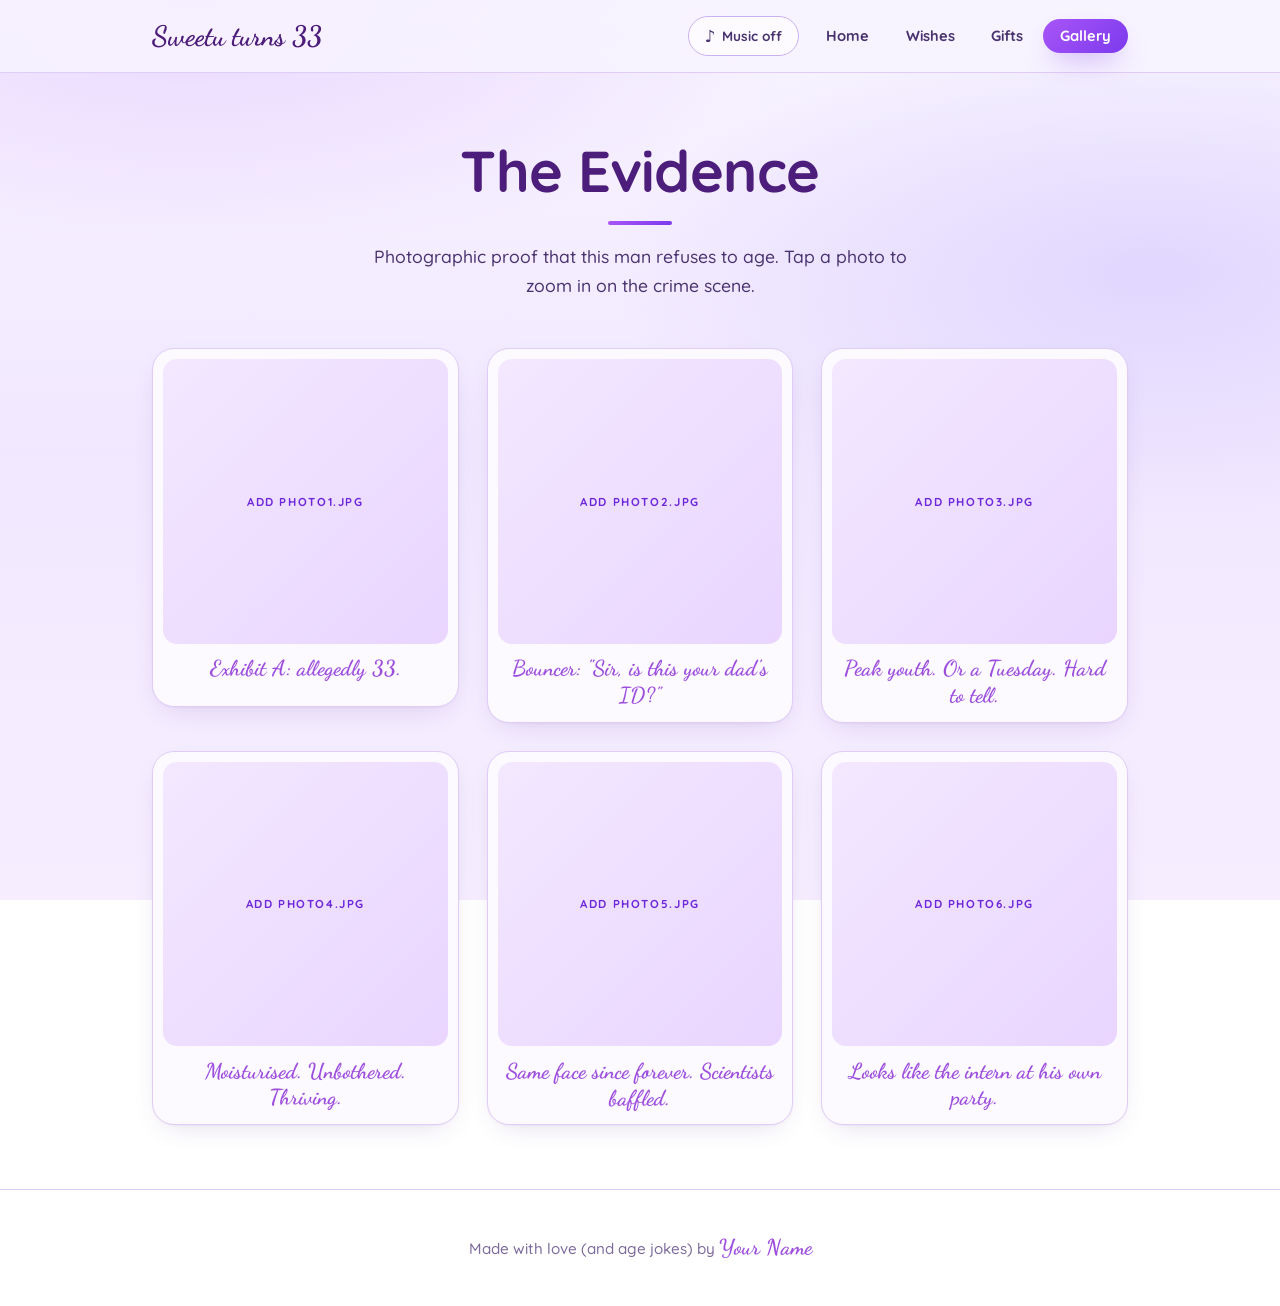
==== gallery.html @ 77a97a29 "Initial commit" ====
<!DOCTYPE html>
<html lang="en">
<head>
  <meta charset="utf-8">
  <meta name="viewport" content="width=device-width, initial-scale=1, viewport-fit=cover">
  <title>Gallery · Happy 33rd Birthday!</title>
  <meta name="description" content="Photographic proof that this man refuses to age.">
  <meta name="theme-color" content="#F6F1FF">
  <link rel="icon" href="data:image/svg+xml,%3Csvg xmlns='http://www.w3.org/2000/svg' viewBox='0 0 100 100'%3E%3Ctext y='.9em' font-size='90'%3E%F0%9F%92%9C%3C/text%3E%3C/svg%3E">
  <link rel="preconnect" href="https://fonts.googleapis.com">
  <link rel="preconnect" href="https://fonts.gstatic.com" crossorigin>
  <link rel="stylesheet" href="https://fonts.googleapis.com/css2?family=Quicksand:wght@400;500;600;700&family=Dancing+Script:wght@500;600;700&display=swap">
  <link rel="stylesheet" href="css/style.css">
  <script>document.documentElement.className += " js";</script>
  <script src="js/main.js" defer></script>
  <script src="js/gallery.js" defer></script>
</head>
<body>
  <a class="skip-link" href="#main">Skip to content</a>

  <header class="site-header">
    <nav class="nav container" aria-label="Main">
      <a class="brand" href="index.html">
        <span><span data-name>Alex</span> turns <span data-age>33</span></span>
      </a>
      <button class="music-btn" type="button" data-music-toggle aria-pressed="false">
        <span class="music-icon" aria-hidden="true">♪</span><span class="music-label">Music off</span>
      </button>
      <button class="nav-toggle" type="button" aria-expanded="false" aria-controls="nav-links">
        <span class="sr-only">Menu</span><span class="burger" aria-hidden="true"></span>
      </button>
      <ul class="nav-links" id="nav-links">
        <li><a href="index.html">Home</a></li>
        <li><a href="wishes.html">Wishes</a></li>
        <li><a href="gifts.html">Gifts</a></li>
        <li><a href="gallery.html" aria-current="page">Gallery</a></li>
      </ul>
    </nav>
  </header>

  <main id="main">
    <section class="page-head container">
      <h1>The Evidence</h1>
      <span class="title-bar" aria-hidden="true"></span>
      <p>Photographic proof that this man refuses to age. Tap a photo to zoom in on the crime scene.</p>
    </section>

    <section class="container" aria-label="Photos">
      <ul class="polaroid-grid" id="gallery"></ul>
    </section>
  </main>

  <div class="lightbox" id="lightbox" role="dialog" aria-modal="true" aria-label="Photo viewer" hidden>
    <div class="lightbox-backdrop" data-close></div>
    <figure class="lightbox-figure">
      <img class="lightbox-img" src="data:," alt="">
      <div class="lightbox-missing"><span class="lightbox-missing-text">Photo not found</span></div>
      <figcaption class="lightbox-caption"></figcaption>
      <p class="lightbox-count" aria-live="polite"></p>
    </figure>
    <button class="lb-btn lb-close" type="button" data-close aria-label="Close photo viewer">&times;</button>
    <button class="lb-btn lb-prev" type="button" aria-label="Previous photo">&lsaquo;</button>
    <button class="lb-btn lb-next" type="button" aria-label="Next photo">&rsaquo;</button>
  </div>

  <footer class="site-footer">
    <p>Made with love (and age jokes) by <span data-from>Your Name</span></p>
  </footer>
</body>
</html>
---- css/style.css ----
/* ==========================================================================
   Birthday site styles — "Lavender" theme
   Soft lilac gradient background, rounded white cards with tinted borders,
   pill buttons, a rounded sans-serif (Quicksand) for text and a script face
   (Dancing Script) for card titles and accents.

   Colours and fonts live in the :root block below.
   ========================================================================== */

:root {
  --bg: #F6F1FF;            /* page background: pale lavender */
  --bg-2: #EEE4FF;          /* deeper lavender for wells and photo mats */
  --card: #FCFAFF;          /* cards */
  --card-tint: #F4ECFF;     /* tinted card (countdown, letter) */
  --line: #DFCDF8;          /* card borders */
  --line-strong: #C9B1F2;
  --ink: #2E1A4F;           /* text */
  --ink-2: #4A3470;
  --muted: #7B6A9B;
  --white: #FFFFFF;

  --plum: #4C1D7A;          /* big headings */
  --violet: #8B5CF6;        /* primary accent */
  --violet-2: #A855F7;
  --violet-deep: #6D28D9;
  --grape: #9D4EDD;         /* script accents */
  --berry: #B83280;         /* errors, wrong password, the mismatch stamp */
  --violet-soft: rgba(139, 92, 246, 0.14);
  --berry-soft: rgba(184, 50, 128, 0.1);

  --grad: linear-gradient(135deg, #A855F7 0%, #7C3AED 100%);
  --grad-soft: linear-gradient(135deg, #F3E8FF 0%, #E9D5FF 100%);

  --font-body: "Quicksand", "Nunito", "Segoe UI", system-ui, sans-serif;
  --font-script: "Dancing Script", "Brush Script MT", cursive;

  --shadow: 0 10px 30px -14px rgba(76, 29, 122, 0.22), 0 1px 2px rgba(76, 29, 122, 0.04);
  --shadow-lift: 0 22px 48px -18px rgba(76, 29, 122, 0.32), 0 2px 4px rgba(76, 29, 122, 0.05);
  --glow: 0 12px 28px -10px rgba(124, 58, 237, 0.55);

  --radius: 28px;
  --radius-sm: 16px;
  --nav-h: 72px;
}

/* ---------- Base ---------- */
*, *::before, *::after { box-sizing: border-box; }

html {
  -webkit-text-size-adjust: 100%;
  text-size-adjust: 100%;
  scroll-behavior: smooth;
  color-scheme: light;
}

body {
  margin: 0;
  min-height: 100vh;
  display: flex;
  flex-direction: column;
  overflow-x: hidden;
  font-family: var(--font-body);
  font-weight: 500;
  font-size: 1.08rem;
  line-height: 1.65;
  color: var(--ink-2);
  background:
    radial-gradient(ellipse 70% 40% at 15% 0%, rgba(216, 180, 254, 0.45), transparent 70%),
    radial-gradient(ellipse 60% 40% at 90% 30%, rgba(196, 181, 253, 0.4), transparent 70%),
    linear-gradient(180deg, #F8F4FF 0%, #F1E8FF 50%, #F6EEFF 100%);
  background-attachment: fixed;
  -webkit-font-smoothing: antialiased;
  -moz-osx-font-smoothing: grayscale;
}

body.no-scroll { overflow: hidden; }

img, svg { display: block; max-width: 100%; }

h1, h2, h3 {
  font-family: var(--font-body);
  font-weight: 700;
  line-height: 1.15;
  margin: 0 0 0.5em;
  color: var(--plum);
  letter-spacing: -0.01em;
}
h1 { font-size: clamp(2.2rem, 6.5vw, 3.6rem); }
h2 { font-size: clamp(1.7rem, 4.2vw, 2.4rem); }
h3 { font-size: 1.35rem; }
p { margin: 0 0 1em; }
a { color: var(--violet-deep); text-decoration-color: var(--line-strong); text-underline-offset: 3px; }
strong { font-weight: 700; color: var(--ink); }

.script {
  font-family: var(--font-script);
  font-weight: 600;
  color: var(--grape);
  letter-spacing: 0.01em;
}

:focus-visible {
  outline: 3px solid var(--violet-2);
  outline-offset: 3px;
}

.sr-only {
  position: absolute !important;
  width: 1px; height: 1px;
  padding: 0; margin: -1px;
  overflow: hidden;
  clip: rect(0 0 0 0);
  white-space: nowrap;
  border: 0;
}

.skip-link {
  position: absolute;
  left: 1rem;
  top: -100px;
  z-index: 400;
  background: var(--plum);
  color: var(--white);
  padding: 0.6rem 1.1rem;
  border-radius: 999px;
  font-weight: 700;
}
.skip-link:focus { top: 1rem; }

main {
  flex: 1;
  position: relative;
  z-index: 1;
}

.container {
  width: 100%;
  max-width: 1040px;
  margin: 0 auto;
  padding: 0 16px;
}
@media (min-width: 700px) {
  .container { padding: 0 32px; }
}

.section { padding: clamp(1.25rem, 4vw, 2.5rem) 0; }
.center { text-align: center; }

/* Small label used for eyebrows, kickers and tile labels */
.eyebrow, .card-kicker, .count-label, .wish-num, .wish-hint, .gift-sub, .idcard-head, .idcard-fields dt, .lightbox-count {
  font-family: var(--font-body);
  font-weight: 700;
  font-size: 0.74rem;
  letter-spacing: 0.16em;
  text-transform: uppercase;
}

/* ---------- Header / nav ---------- */
.site-header {
  position: -webkit-sticky;
  position: sticky;
  top: 0;
  z-index: 50;
  background: rgba(248, 244, 255, 0.82);
  -webkit-backdrop-filter: blur(14px);
  backdrop-filter: blur(14px);
  border-bottom: 1px solid var(--line);
}

.nav {
  position: relative;
  display: flex;
  align-items: center;
  gap: 0.6rem;
  min-height: var(--nav-h);
}

.brand {
  display: flex;
  align-items: baseline;
  gap: 0.45rem;
  margin-right: auto;
  font-family: var(--font-script);
  font-size: 1.75rem;
  font-weight: 700;
  line-height: 1;
  color: var(--plum);
  text-decoration: none;
}

.nav-links {
  list-style: none;
  margin: 0;
  padding: 0;
  display: flex;
  gap: 0.2rem;
}
.nav-links a {
  display: block;
  padding: 0.5rem 1.05rem;
  border-radius: 999px;
  font-size: 0.92rem;
  font-weight: 700;
  line-height: 1.2;
  color: var(--ink-2);
  text-decoration: none;
  transition: background 0.2s ease, color 0.2s ease;
}
.nav-links a[aria-current="page"] {
  background: var(--grad);
  color: var(--white);
  box-shadow: var(--glow);
}

.music-btn {
  display: inline-flex;
  align-items: center;
  gap: 0.45rem;
  min-height: 40px;
  padding: 0 1rem;
  border: 1.5px solid var(--line-strong);
  border-radius: 999px;
  background: rgba(255, 255, 255, 0.6);
  color: var(--ink-2);
  font: 700 0.85rem/1 var(--font-body);
  cursor: pointer;
  transition: background 0.2s ease, color 0.2s ease, border-color 0.2s ease;
  -webkit-tap-highlight-color: transparent;
}
.music-icon { font-size: 1.05rem; line-height: 1; display: inline-block; }
.music-btn[aria-pressed="true"] { background: var(--grad); color: var(--white); border-color: transparent; box-shadow: var(--glow); }
.music-btn[aria-pressed="true"] .music-icon { animation: bob 1.1s ease-in-out infinite; }

.nav-toggle {
  display: none;
  width: 40px;
  height: 40px;
  align-items: center;
  justify-content: center;
  padding: 0;
  border: 1.5px solid var(--line-strong);
  border-radius: 999px;
  background: rgba(255, 255, 255, 0.6);
  cursor: pointer;
}
.burger, .burger::before, .burger::after {
  display: block;
  width: 16px;
  height: 2px;
  border-radius: 2px;
  background: var(--plum);
  transition: transform 0.25s ease, background 0.25s ease;
}
.burger { position: relative; }
.burger::before, .burger::after { content: ""; position: absolute; left: 0; }
.burger::before { top: -5px; }
.burger::after { top: 5px; }
.nav-toggle[aria-expanded="true"] .burger { background: transparent; }
.nav-toggle[aria-expanded="true"] .burger::before { transform: translateY(5px) rotate(45deg); }
.nav-toggle[aria-expanded="true"] .burger::after { transform: translateY(-5px) rotate(-45deg); }

@media (max-width: 719px) {
  .brand { font-size: 1.5rem; }
  .music-label {
    position: absolute; width: 1px; height: 1px; overflow: hidden;
    clip: rect(0 0 0 0); white-space: nowrap;
  }
  .music-btn { width: 40px; padding: 0; justify-content: center; }
  .js .nav-toggle { display: inline-flex; }
  .js .nav-links {
    display: none;
    position: absolute;
    top: 100%;
    left: 0;
    right: 0;
    flex-direction: column;
    gap: 0.25rem;
    padding: 0.75rem 16px 1rem;
    background: rgba(248, 244, 255, 0.98);
    border-bottom: 1px solid var(--line);
    box-shadow: var(--shadow);
  }
  .js .nav-links.is-open { display: flex; animation: drop-in 0.25s ease; }
  .nav-links a { padding: 0.75rem 1.1rem; }
}

/* ---------- Footer ---------- */
.site-footer {
  position: relative;
  z-index: 1;
  margin-top: 4rem;
  padding: 2.5rem 16px;
  text-align: center;
  font-size: 0.95rem;
  color: var(--muted);
  border-top: 1px solid var(--line);
}
.site-footer p { margin: 0; }
.site-footer [data-from] { font-family: var(--font-script); font-weight: 700; font-size: 1.35rem; color: var(--grape); }

/* ---------- Buttons ---------- */
.btn {
  position: relative;
  display: inline-flex;
  align-items: center;
  justify-content: center;
  gap: 0.5rem;
  min-height: 52px;
  padding: 0.75rem 2rem;
  border: 0;
  border-radius: 999px;
  background: var(--grad);
  color: var(--white);
  font: 700 1rem/1.1 var(--font-body);
  letter-spacing: 0.01em;
  text-decoration: none;
  box-shadow: var(--glow);
  cursor: pointer;
  transition: transform 0.2s ease, box-shadow 0.2s ease, filter 0.2s ease;
  -webkit-tap-highlight-color: transparent;
}
.btn:active { transform: translateY(1px); box-shadow: 0 6px 14px -8px rgba(124, 58, 237, 0.6); }
.btn:disabled { opacity: 0.6; cursor: progress; }
.btn-big { min-height: 58px; padding: 0.9rem 2.5rem; font-size: 1.1rem; }
.btn-gold { background: var(--plum); box-shadow: 0 12px 28px -10px rgba(76, 29, 122, 0.5); }
.btn-ghost { background: rgba(255, 255, 255, 0.7); color: var(--violet-deep); border: 1.5px solid var(--line-strong); box-shadow: none; }

.link-btn {
  padding: 0.35rem 0;
  border: 0;
  background: none;
  color: var(--violet-deep);
  font: 700 0.95rem var(--font-body);
  text-decoration: underline;
  text-decoration-thickness: 2px;
  text-decoration-color: var(--line-strong);
  text-underline-offset: 4px;
  cursor: pointer;
}

@media (hover: hover) {
  .btn:hover:not(:disabled) { transform: translateY(-2px); box-shadow: 0 18px 34px -10px rgba(124, 58, 237, 0.6); filter: brightness(1.05); }
  .btn-ghost:hover:not(:disabled) { background: var(--white); }
  .nav-links a:not([aria-current]):hover { background: var(--violet-soft); color: var(--plum); }
  .music-btn:hover { border-color: var(--violet); }
}

/* ---------- Cards ---------- */
.card {
  position: relative;
  background: var(--card);
  border: 1.5px solid var(--line);
  border-radius: var(--radius);
  box-shadow: var(--shadow);
  padding: clamp(1.6rem, 5vw, 2.75rem);
}
.card-emoji {
  display: block;
  font-size: 2.2rem;
  line-height: 1;
  margin: 0 0 0.75rem;
}
.card-kicker {
  display: block;
  margin: 0 0 0.6rem;
  color: var(--violet);
}
.card h2 {
  font-family: var(--font-script);
  font-weight: 700;
  font-size: clamp(2.1rem, 5vw, 2.9rem);
  letter-spacing: 0.01em;
  color: var(--grape);
  margin-bottom: 0.4em;
}
.card > p { color: var(--ink-2); }

/* ---------- Scroll reveal ---------- */
.js .reveal {
  opacity: 0;
  translate: 0 18px;
  transition: opacity 0.8s ease, translate 0.8s ease;
  transition-delay: calc(var(--stagger, 0) * 90ms);
}
.js .reveal.is-visible { opacity: 1; translate: 0 0; }

/* ---------- Page heading (inner pages) ---------- */
.page-head {
  text-align: center;
  padding: clamp(2.25rem, 6vw, 4rem) 0 1rem;
}
.page-head h1 { margin-bottom: 0; }
.page-head p { font-size: 1.1rem; max-width: 36rem; margin: 0 auto; color: var(--ink-2); }
.title-bar {
  display: block;
  width: 64px;
  height: 4px;
  margin: 1.1rem auto 1.1rem;
  border-radius: 999px;
  background: var(--grad);
}

.next-step { text-align: center; padding: 3rem 0 0; }
.next-step p {
  font-family: var(--font-script);
  font-weight: 600;
  font-size: 1.9rem;
  color: var(--grape);
  margin-bottom: 1rem;
}

/* ==========================================================================
   HOME
   ========================================================================== */
.hero {
  position: relative;
  text-align: center;
  padding: clamp(2.5rem, 8vw, 5rem) 16px 1rem;
}
.eyebrow {
  display: inline-block;
  margin: 0 0 1.2rem;
  padding: 0.4rem 1.1rem;
  border-radius: 999px;
  background: rgba(255, 255, 255, 0.7);
  border: 1.5px solid var(--line);
  color: var(--violet-deep);
  animation: fade-up 0.8s ease both;
}
.hero-title {
  font-size: clamp(2.4rem, 7.5vw, 4.4rem);
  line-height: 1.1;
  margin: 0;
}
.hero-title .line { display: block; animation: fade-up 0.9s cubic-bezier(0.2, 0.7, 0.2, 1) both; }
.hero-title .line:nth-child(1) { animation-delay: 0.1s; }
.hero-title .line.name-line {
  font-family: var(--font-script);
  font-weight: 700;
  font-size: 1.35em;
  letter-spacing: 0.01em;
  color: var(--grape);
  margin-top: 0.05em;
  animation-delay: 0.3s;
}
.hero .title-bar { animation: fade-up 1s 0.5s ease both; }
.lead {
  font-size: clamp(1.1rem, 2.3vw, 1.25rem);
  line-height: 1.6;
  margin: 0 auto 0.5rem;
  max-width: 32rem;
  color: var(--ink-2);
  animation: fade-up 1s 0.6s ease both;
}

/* Countdown */
.countdown-card { text-align: center; background: var(--card-tint); }
.countdown {
  display: grid;
  grid-template-columns: repeat(4, minmax(0, 1fr));
  gap: 0.6rem;
  max-width: 600px;
  margin: 1.2rem auto 1.2rem;
}
@media (min-width: 600px) { .countdown { gap: 1rem; } }
.count-tile {
  padding: 0.9rem 0.25rem 0.75rem;
  border-radius: var(--radius-sm);
  background: var(--white);
  border: 1.5px solid var(--line);
}
.count-num {
  display: block;
  font-size: clamp(2rem, 7vw, 3.4rem);
  font-weight: 700;
  line-height: 1;
  color: var(--violet-deep);
  font-variant-numeric: tabular-nums;
}
.count-label {
  display: block;
  margin-top: 0.45rem;
  font-size: 0.66rem;
  color: var(--muted);
}
.countdown-msg { font-size: 1rem; margin: 0; color: var(--ink-2); }
.countdown-card.is-today .countdown { display: none; }
.countdown-card.is-today .countdown-msg {
  font-family: var(--font-script);
  font-weight: 700;
  font-size: clamp(2rem, 6vw, 3rem);
  line-height: 1.15;
  color: var(--grape);
  animation: fade-up 0.8s ease;
}

/* ---------- Age scanner: ID card ---------- */
.scanner h2 { margin-bottom: 0.25em; }
.scanner > p { max-width: 40rem; }
.scanner-body { display: grid; gap: 1.6rem; margin-top: 1.4rem; }
@media (min-width: 820px) {
  .scanner-body { grid-template-columns: minmax(0, 1.1fr) minmax(0, 1fr); gap: 2.5rem; align-items: center; }
}

.idcard {
  position: relative;
  max-width: 440px;
  margin: 0 auto;
  padding: 1.25rem;
  border-radius: 20px;
  background: var(--white);
  border: 1.5px solid var(--line-strong);
  color: var(--ink);
  box-shadow: var(--shadow);
  overflow: hidden;
}
.idcard-head {
  display: flex;
  align-items: center;
  justify-content: space-between;
  gap: 0.5rem;
  margin-bottom: 1rem;
  padding-bottom: 0.75rem;
  border-bottom: 1.5px dashed var(--line);
  color: var(--muted);
}
.led {
  width: 9px;
  height: 9px;
  border-radius: 50%;
  background: var(--violet);
  box-shadow: 0 0 8px rgba(139, 92, 246, 0.6);
}
.is-scanning .led { animation: blink 0.7s steps(2) infinite; }
.is-error .led { background: var(--berry); box-shadow: 0 0 8px rgba(184, 50, 128, 0.6); }
.idcard-body { display: grid; grid-template-columns: 108px 1fr; gap: 1.1rem; align-items: start; }
@media (min-width: 420px) { .idcard-body { grid-template-columns: 132px 1fr; } }
.idcard-photo {
  position: relative;
  aspect-ratio: 3 / 4;
  border-radius: 12px;
  overflow: hidden;
  background: var(--grad-soft);
  border: 1.5px solid var(--line);
}
.idcard-photo img {
  width: 100%;
  height: 100%;
  object-fit: cover;
  display: none;
}
.idcard-photo.has-photo img { display: block; }
.idcard-photo.has-photo .idcard-fallback { display: none; }
.idcard-fallback {
  position: absolute;
  inset: 0;
  display: flex;
  align-items: flex-end;
  justify-content: center;
}
.idcard-fallback svg { width: 84%; height: auto; }
.idcard-fallback .sil-head, .idcard-fallback .sil-body { fill: #C9B1F2; }
.idcard-fallback .sil-shine { fill: rgba(255, 255, 255, 0.55); }
.corner {
  position: absolute;
  width: 14px;
  height: 14px;
  border: 2px solid var(--violet);
  opacity: 0;
  transition: opacity 0.3s ease;
}
.is-scanning .corner, .is-error .corner { opacity: 1; }
.corner.tl { top: 5px; left: 5px; border-right: 0; border-bottom: 0; border-top-left-radius: 4px; }
.corner.tr { top: 5px; right: 5px; border-left: 0; border-bottom: 0; border-top-right-radius: 4px; }
.corner.bl { bottom: 5px; left: 5px; border-right: 0; border-top: 0; border-bottom-left-radius: 4px; }
.corner.br { bottom: 5px; right: 5px; border-left: 0; border-top: 0; border-bottom-right-radius: 4px; }
.is-error .corner { border-color: var(--berry); }
.scan-line {
  position: absolute;
  left: 0; right: 0; top: 4%;
  height: 2px;
  background: var(--violet-2);
  box-shadow: 0 0 12px 3px rgba(168, 85, 247, 0.45);
  opacity: 0;
}
.is-scanning .scan-line { opacity: 1; animation: scan 1.1s ease-in-out infinite alternate; }
.is-error .idcard-photo { animation: shake 0.5s ease; }

.idcard-fields { margin: 0; display: grid; gap: 0.6rem; align-content: start; }
.idcard-fields > div { display: grid; gap: 0.05rem; }
.idcard-fields dt { color: var(--muted); font-size: 0.64rem; }
.idcard-fields dd {
  margin: 0;
  font-weight: 700;
  font-size: 1.05rem;
  line-height: 1.2;
  color: var(--ink);
}
.idcard-fields dd.detected {
  font-size: 1.8rem;
  color: var(--violet-deep);
  font-variant-numeric: tabular-nums;
}
.is-error .idcard-fields dd.detected { color: var(--berry); }
.stamp {
  position: absolute;
  right: 14px;
  bottom: 14px;
  padding: 0.2rem 0.75rem;
  border: 2.5px solid var(--berry);
  border-radius: 10px;
  color: var(--berry);
  font-weight: 700;
  font-size: 1rem;
  letter-spacing: 0.12em;
  text-transform: uppercase;
  transform: rotate(-10deg) scale(0);
  opacity: 0;
  transition: transform 0.35s cubic-bezier(0.2, 1.4, 0.4, 1), opacity 0.2s;
}
.is-error .stamp { transform: rotate(-10deg) scale(1); opacity: 1; }

.progress {
  height: 10px;
  border-radius: 999px;
  background: var(--bg-2);
  overflow: hidden;
}
.progress-fill {
  display: block;
  height: 100%;
  width: 0;
  border-radius: inherit;
  background: var(--grad);
  transition: width 0.6s ease;
}
.is-error .progress-fill { background: var(--berry); }
.scan-status {
  min-height: 3em;
  margin: 1rem 0;
  font-size: 1rem;
  color: var(--ink-2);
}
.is-error .scan-status {
  color: var(--berry);
  font-weight: 700;
}
.scan-result {
  font-family: var(--font-script);
  font-weight: 700;
  font-size: clamp(1.7rem, 4.5vw, 2.2rem);
  line-height: 1.2;
  color: var(--grape);
  animation: fade-up 0.6s ease;
}

/* Age chart */
.age-chart {
  list-style: none;
  margin: 1.4rem 0 1.2rem;
  padding: 0;
  display: grid;
  gap: 1.2rem;
}
.bar-row {
  display: grid;
  grid-template-columns: 1fr auto;
  gap: 0.35rem 1rem;
  align-items: center;
}
.bar-label { grid-column: 1 / -1; color: var(--ink-2); font-size: 1rem; }
.bar-track {
  height: 12px;
  border-radius: 999px;
  background: var(--bg-2);
  overflow: hidden;
}
.bar-fill {
  display: block;
  height: 100%;
  width: 0;
  border-radius: inherit;
  background: var(--grad);
  transition: width 1.4s cubic-bezier(0.2, 0.9, 0.3, 1);
}
.bar-row:nth-child(2) .bar-fill { transition-delay: 0.15s; }
.bar-row:nth-child(3) .bar-fill { transition-delay: 0.3s; }
.bar-row:nth-child(4) .bar-fill { background: linear-gradient(135deg, #E879F9, #B83280); transition-delay: 0.45s; }
.bar-row:nth-child(5) .bar-fill { transition-delay: 0.6s; }
.is-visible .bar-fill { width: var(--w); }
.bar-value {
  min-width: 2.2ch;
  font-weight: 700;
  font-size: 1.5rem;
  line-height: 1;
  text-align: right;
  color: var(--violet-deep);
}
.chart-note { font-size: 0.92rem; margin: 0; color: var(--muted); }

.cta { text-align: center; padding-top: 1.5rem; }
.cta h2 { font-size: clamp(2.2rem, 6vw, 3rem); margin-bottom: 0.5em; }

/* ==========================================================================
   WISHES
   ========================================================================== */
.wish-grid {
  list-style: none;
  margin: 2rem 0 0;
  padding: 0;
  display: grid;
  grid-template-columns: repeat(auto-fill, minmax(220px, 1fr));
  gap: 1.25rem;
}
.wish-card {
  display: block;
  width: 100%;
  padding: 0;
  border: 0;
  background: none;
  color: inherit;
  font: inherit;
  text-align: center;
  cursor: pointer;
  -webkit-perspective: 1400px;
  perspective: 1400px;
  -webkit-tap-highlight-color: transparent;
}
.wish-card:focus-visible { outline-offset: 6px; border-radius: var(--radius); }
.wish-inner {
  display: grid;
  min-height: 250px;
  -webkit-transform-style: preserve-3d;
  transform-style: preserve-3d;
  transition: transform 0.8s cubic-bezier(0.3, 1.1, 0.5, 1);
}
.wish-card.is-flipped .wish-inner { transform: rotateY(180deg); }
.wish-face {
  grid-area: 1 / 1;
  position: relative;
  display: flex;
  flex-direction: column;
  align-items: center;
  justify-content: center;
  gap: 0.35rem;
  padding: 1.8rem 1.4rem;
  border-radius: var(--radius);
  box-shadow: var(--shadow);
  -webkit-backface-visibility: hidden;
  backface-visibility: hidden;
  overflow: hidden;
  transition: box-shadow 0.3s ease;
}
.wish-front {
  background: var(--card);
  border: 1.5px solid var(--line);
  color: var(--ink);
}
.wish-back {
  background: var(--grad);
  color: var(--white);
  transform: rotateY(180deg);
}
.wish-num { color: var(--violet); }
.wish-tag {
  font-family: var(--font-script);
  font-size: 2.5rem;
  font-weight: 700;
  line-height: 1;
  color: var(--grape);
  margin: 0.2rem 0 0.1rem;
}
.wish-hint { margin-top: 0.9rem; color: var(--muted); font-size: 0.64rem; }
.wish-text {
  font-weight: 600;
  font-size: 1.12rem;
  line-height: 1.45;
  color: var(--white);
}
@media (hover: hover) {
  .wish-card:hover .wish-inner { transform: translateY(-5px); }
  .wish-card:hover .wish-face { box-shadow: var(--shadow-lift); }
  .wish-card.is-flipped:hover .wish-inner { transform: rotateY(180deg) translateY(-5px); }
}

/* Letter */
.letter {
  max-width: 680px;
  margin: 0 auto;
  padding: clamp(2rem, 6vw, 3.5rem);
  background: var(--card-tint);
}
.letter h2 { margin-bottom: 1rem; }
.letter-greeting, .letter-signoff {
  font-family: var(--font-script);
  font-weight: 700;
  font-size: 1.8rem;
  line-height: 1.3;
  color: var(--grape);
}
.letter-signoff { margin: 1.4rem 0 0.2rem; }
.letter-body p {
  font-size: 1.08rem;
  line-height: 1.75;
  color: var(--ink-2);
  margin-bottom: 1.1em;
}
.letter-from {
  margin: 0;
  font-family: var(--font-script);
  font-size: 2.3rem;
  font-weight: 700;
  line-height: 1.1;
  color: var(--plum);
}

/* ==========================================================================
   GIFTS — one locked box
   ========================================================================== */
.secret-stage {
  position: relative;
  display: flex;
  justify-content: center;
  padding: 1.5rem 0 0.5rem;
  overflow-x: clip;
}
.gift {
  display: flex;
  flex-direction: column;
  align-items: center;
  text-align: center;
}
.gift-box {
  position: relative;
  z-index: 1;
  width: 100%;
  max-width: 300px;
  padding: 0.25rem;
  border: 0;
  border-radius: var(--radius);
  background: none;
  color: inherit;
  font: inherit;
  cursor: pointer;
  -webkit-tap-highlight-color: transparent;
}
@media (max-width: 600px) {
  .gift-box { max-width: 240px; }
}
.gift-svg {
  width: 100%;
  height: auto;
  overflow: visible;
  filter: drop-shadow(0 22px 26px rgba(76, 29, 122, 0.22));
  transition: transform 0.3s ease;
}
.gift-label {
  display: block;
  margin-top: 0.6rem;
  font-family: var(--font-script);
  font-weight: 700;
  font-size: 2.4rem;
  line-height: 1;
  color: var(--grape);
}
.gift-sub {
  display: inline-block;
  margin-top: 0.6rem;
  padding: 0.3rem 0.9rem;
  border-radius: 999px;
  background: rgba(255, 255, 255, 0.7);
  border: 1.5px solid var(--line);
  color: var(--violet-deep);
}

/* lid, lock */
.gift-lid {
  transform-box: fill-box;
  transform-origin: 50% 100%;
  transition: transform 0.7s cubic-bezier(0.3, 1.4, 0.5, 1);
}
.gift-box.is-open .gift-lid { transform: translate(-26px, -70px) rotate(-18deg); }
.gift-box.is-open .gift-svg { animation: hop 0.5s ease; }
.gift-lock {
  transform-box: fill-box;
  transform-origin: 50% 0;
  transition: transform 0.7s ease-in, opacity 0.6s ease-in;
}
.gift-box.is-unlocked .gift-lock { transform: translateY(120px) rotate(30deg); opacity: 0; }
.gift-box.is-shaking .gift-svg { animation: shake 0.5s ease; }
@media (hover: hover) {
  .gift-box:hover .gift-svg { transform: translateY(-5px); }
}

/* unlock panel */
.unlock-panel { max-width: 560px; margin: 2rem auto 0; }
.unlock-panel label { display: block; font-size: 0.74rem; font-weight: 700; letter-spacing: 0.16em; text-transform: uppercase; color: var(--muted); margin-bottom: 0.5rem; }
.unlock-panel form > p { color: var(--ink-2); }
.unlock-row { display: flex; flex-wrap: wrap; gap: 0.6rem; }
.unlock-row input {
  flex: 1 1 180px;
  min-width: 0;
  min-height: 52px;
  padding: 0.5rem 1.2rem;
  border: 1.5px solid var(--line-strong);
  border-radius: 999px;
  background: var(--white);
  color: var(--ink);
  font: 600 1rem var(--font-body);
}
.unlock-row input::placeholder { color: var(--muted); opacity: 0.8; font-weight: 500; }
.unlock-row input:focus { outline: none; border-color: var(--violet); box-shadow: 0 0 0 4px var(--violet-soft); }
.unlock-msg {
  min-height: 1.6em;
  margin: 1rem 0 0;
  font-weight: 700;
  font-size: 1.02rem;
  color: var(--berry);
}
.unlock-msg.is-wrong { animation: shake 0.4s ease; }
.hint {
  margin: 0.75rem 0 0;
  padding: 0.8rem 1.1rem;
  border-radius: var(--radius-sm);
  background: var(--card-tint);
  border: 1.5px dashed var(--line-strong);
  color: var(--ink-2);
  font-size: 0.98rem;
}
.hint[hidden] { display: none; }
.unlock-countdown { text-align: center; }
.unlock-countdown[hidden] { display: none; }
.unlock-countdown-text { color: var(--ink-2); }
.unlock-countdown .countdown { margin-top: 0.75rem; }
.surprise-reveal { text-align: center; }
.surprise-reveal[hidden] { display: none; }
.surprise-reveal h2 {
  font-size: clamp(3rem, 9vw, 4.6rem);
  animation: fade-up 0.7s ease;
}
.surprise-reveal h2:focus { outline: none; }
.surprise-reveal p {
  font-weight: 600;
  font-size: 1.15rem;
  line-height: 1.5;
  color: var(--ink-2);
  max-width: 34rem;
  margin: 0 auto;
}

/* ==========================================================================
   GALLERY
   ========================================================================== */
.polaroid-grid {
  list-style: none;
  margin: 2rem 0 0;
  padding: 0;
  display: grid;
  grid-template-columns: repeat(2, minmax(0, 1fr));
  gap: 1.25rem;
}
@media (min-width: 640px) { .polaroid-grid { grid-template-columns: repeat(3, minmax(0, 1fr)); gap: 1.75rem; } }

.polaroid { position: relative; }
.polaroid-btn {
  position: relative;
  display: block;
  width: 100%;
  padding: 10px 10px 6px;
  border: 1.5px solid var(--line);
  border-radius: 22px;
  background: var(--card);
  color: var(--ink);
  font: inherit;
  text-align: center;
  cursor: zoom-in;
  box-shadow: var(--shadow);
  transition: transform 0.35s ease, box-shadow 0.35s ease;
  -webkit-tap-highlight-color: transparent;
}
.polaroid-btn:hover, .polaroid-btn:focus-visible { transform: translateY(-5px); box-shadow: var(--shadow-lift); }
.photo-frame {
  position: relative;
  display: block;
  padding-top: 100%;
  border-radius: 14px;
  background: var(--grad-soft);
  overflow: hidden;
}
.photo-frame img {
  position: absolute;
  top: 0; left: 0;
  width: 100%;
  height: 100%;
  object-fit: cover;
}
.polaroid-caption {
  display: block;
  min-height: 2.6em;
  padding: 0.7rem 0.3rem 0.4rem;
  font-family: var(--font-script);
  font-weight: 700;
  font-size: 1.35rem;
  line-height: 1.25;
  color: var(--grape);
}
.photo-missing {
  position: absolute;
  top: 0; right: 0; bottom: 0; left: 0;
  display: flex;
  flex-direction: column;
  align-items: center;
  justify-content: center;
  gap: 0.3rem;
  padding: 0.75rem;
  text-align: center;
  font-size: 0.72rem;
  font-weight: 700;
  letter-spacing: 0.14em;
  text-transform: uppercase;
  color: var(--violet-deep);
}

/* Lightbox */
.lightbox {
  position: fixed;
  top: 0; right: 0; bottom: 0; left: 0;
  z-index: 200;
  display: flex;
  align-items: center;
  justify-content: center;
  padding: 64px 72px 28px;
}
.lightbox[hidden] { display: none; }
.lightbox-backdrop {
  position: absolute;
  top: 0; right: 0; bottom: 0; left: 0;
  background: rgba(241, 232, 255, 0.94);
  -webkit-backdrop-filter: blur(8px);
  backdrop-filter: blur(8px);
}
.lightbox-figure {
  position: relative;
  margin: 0;
  max-width: min(100%, 900px);
  padding: 12px 12px 8px;
  border-radius: 22px;
  background: var(--white);
  border: 1.5px solid var(--line);
  color: var(--ink);
  box-shadow: var(--shadow-lift);
  text-align: center;
  animation: fade-up 0.3s ease;
  touch-action: pan-y;
}
.lightbox-img {
  max-width: 100%;
  max-height: 68vh;
  margin: 0 auto;
  border-radius: 14px;
  object-fit: contain;
}
.lightbox-missing {
  display: none;
  width: min(70vw, 420px);
  height: min(70vw, 420px);
  flex-direction: column;
  align-items: center;
  justify-content: center;
  gap: 0.5rem;
  border-radius: 14px;
  background: var(--grad-soft);
  color: var(--violet-deep);
  font-size: 0.74rem;
  font-weight: 700;
  letter-spacing: 0.14em;
  text-transform: uppercase;
}
.lightbox-figure.is-missing .lightbox-img { display: none; }
.lightbox-figure.is-missing .lightbox-missing { display: flex; }
.lightbox-caption {
  padding-top: 0.8rem;
  font-family: var(--font-script);
  font-weight: 700;
  font-size: 1.7rem;
  line-height: 1.2;
  color: var(--grape);
}
.lightbox-count { margin: 0.2rem 0 0; color: var(--muted); font-size: 0.66rem; }
.lb-btn {
  position: absolute;
  z-index: 2;
  display: flex;
  align-items: center;
  justify-content: center;
  width: 48px;
  height: 48px;
  padding: 0 0 3px;
  border: 1.5px solid var(--line-strong);
  border-radius: 50%;
  background: var(--white);
  color: var(--plum);
  font: 700 1.6rem/1 var(--font-body);
  cursor: pointer;
  box-shadow: var(--shadow);
  transition: background 0.2s ease, color 0.2s ease, border-color 0.2s ease;
}
.lb-close { top: 12px; right: 12px; background: var(--grad); color: var(--white); border-color: transparent; box-shadow: var(--glow); }
.lb-prev { left: 12px; top: 50%; margin-top: -24px; }
.lb-next { right: 12px; top: 50%; margin-top: -24px; }
@media (hover: hover) {
  .lb-prev:hover, .lb-next:hover { background: var(--violet-soft); border-color: var(--violet); }
}
@media (max-width: 600px) {
  .lightbox { padding: 64px 12px 90px; }
  .lb-prev, .lb-next { top: auto; bottom: 20px; margin-top: 0; }
  .lb-prev { left: calc(50% - 60px); }
  .lb-next { right: calc(50% - 60px); }
}

/* ---------- Toast + confetti ---------- */
.toast {
  position: fixed;
  left: 50%;
  bottom: calc(20px + env(safe-area-inset-bottom, 0px));
  z-index: 300;
  max-width: calc(100% - 32px);
  padding: 0.75rem 1.4rem;
  border-radius: 999px;
  background: var(--plum);
  color: var(--white);
  font-weight: 600;
  font-size: 0.95rem;
  text-align: center;
  box-shadow: var(--shadow-lift);
  transform: translate(-50%, 180%);
  visibility: hidden;
  transition: transform 0.35s cubic-bezier(0.3, 1.2, 0.5, 1), visibility 0s 0.35s;
}
.toast.show { transform: translate(-50%, 0); visibility: visible; transition-delay: 0s; }

.confetti-canvas {
  position: fixed;
  top: 0; left: 0;
  width: 100%;
  height: 100%;
  z-index: 250;
  pointer-events: none;
}

/* ---------- Keyframes ---------- */
@keyframes fade-up { from { opacity: 0; translate: 0 14px; } to { opacity: 1; translate: 0 0; } }
@keyframes blink { 0% { opacity: 1; } 100% { opacity: 0.25; } }
@keyframes shake {
  0%, 100% { translate: 0 0; }
  20% { translate: -6px 0; }
  40% { translate: 6px 0; }
  60% { translate: -4px 0; }
  80% { translate: 4px 0; }
}
@keyframes hop { 0%, 100% { translate: 0 0; } 40% { translate: 0 -8px; } }
@keyframes bob { 0%, 100% { translate: 0 0; } 50% { translate: 0 -2px; } }
@keyframes scan { from { top: 4%; } to { top: 94%; } }
@keyframes drop-in { from { opacity: 0; translate: 0 -6px; } to { opacity: 1; translate: 0 0; } }

/* ---------- Reduced motion ---------- */
@media (prefers-reduced-motion: reduce) {
  html { scroll-behavior: auto; }
  *, *::before, *::after {
    animation-duration: 0.001ms !important;
    animation-iteration-count: 1 !important;
    animation-delay: 0s !important;
    transition-duration: 0.001ms !important;
    transition-delay: 0s !important;
  }
  .js .reveal { opacity: 1; translate: none; }
}

/* ==========================================================================
   WISHES — the fold-open birthday card
   ========================================================================== */
.bcard-wrap {
  display: flex;
  justify-content: center;
  padding: 0.5rem 0 0;
  -webkit-perspective: 1800px;
  perspective: 1800px;
}
.bcard {
  position: relative;
  width: min(100%, 520px);
  -webkit-transform-style: preserve-3d;
  transform-style: preserve-3d;
  transition: translate 1.1s cubic-bezier(0.4, 0.8, 0.3, 1);
}
@media (min-width: 1100px) {
  .bcard.is-open { translate: 50% 0; }
}
.bcard-inside {
  position: relative;
  min-height: 560px;
  padding: clamp(1.4rem, 4.5vw, 2.4rem) clamp(1.1rem, 4vw, 2rem) clamp(1.4rem, 4vw, 2rem);
  border-radius: var(--radius);
  background: var(--white);
  border: 1.5px solid var(--line);
  box-shadow: var(--shadow);
  text-align: center;
}
.bcard-inside::before {
  content: "";
  position: absolute;
  inset: 10px;
  border: 1.5px dashed var(--line);
  border-radius: calc(var(--radius) - 8px);
  pointer-events: none;
}
.bcard-title {
  font-family: var(--font-script);
  font-weight: 700;
  font-size: clamp(2.2rem, 6vw, 3rem);
  color: var(--grape);
  margin: 0.4rem 0 0.3rem;
  outline: none;
}
.bcard-msg { max-width: 30rem; margin: 0 auto 1.2rem; color: var(--ink-2); }
.bcard-actions {
  display: flex;
  flex-wrap: wrap;
  align-items: center;
  justify-content: center;
  gap: 0.6rem 1.2rem;
  margin-top: 1.4rem;
}
.bcard-note { text-align: center; margin: 1rem 0 0; font-size: 0.92rem; color: var(--muted); }

/* the cover: hinged on the left edge */
.bcard-cover {
  position: absolute;
  inset: 0;
  z-index: 2;
  padding: 0;
  border: 0;
  background: none;
  color: inherit;
  font: inherit;
  cursor: pointer;
  border-radius: var(--radius);
  transform-origin: left center;
  -webkit-transform-style: preserve-3d;
  transform-style: preserve-3d;
  transition: transform 1.2s cubic-bezier(0.4, 0.8, 0.3, 1);
  -webkit-tap-highlight-color: transparent;
}
.bcard.is-open .bcard-cover { transform: rotateY(-180deg); pointer-events: none; }
.bcard-face {
  position: absolute;
  inset: 0;
  display: flex;
  flex-direction: column;
  align-items: center;
  justify-content: center;
  gap: 0.5rem;
  border-radius: var(--radius);
  -webkit-backface-visibility: hidden;
  backface-visibility: hidden;
  overflow: hidden;
}
.bcard-cover-front {
  justify-content: center;
  gap: 0.2rem;
  padding: 1.5rem 1.25rem;
  background: var(--grad);
  color: var(--white);
  box-shadow: var(--shadow-lift);
}
.bcard-cover-front::before, .bcard-cover-front::after {
  content: "";
  position: absolute;
  border-radius: 50%;
  background: rgba(255, 255, 255, 0.12);
}
.bcard-cover-front::before { width: 240px; height: 240px; top: -110px; right: -90px; }
.bcard-cover-front::after { width: 200px; height: 200px; bottom: -100px; left: -80px; }
.bcard-cover-art {
  position: relative;
  z-index: 1;
  display: block;
  width: 100%;
  max-width: 400px;
  margin: 0 auto 0.6rem;
}
.bcard-cover-art svg { width: 100%; height: auto; overflow: visible; }
.art-balloon { transform-box: fill-box; transform-origin: 50% 100%; animation: balloon-float 3.6s ease-in-out infinite alternate; animation-delay: var(--d); }
.art-flame { transform-box: fill-box; transform-origin: 50% 100%; animation: flicker 0.9s ease-in-out infinite alternate; animation-delay: var(--d); }
.art-confetti { transform-box: fill-box; transform-origin: 50% 50%; animation: confetti-drift 3.2s ease-in-out infinite alternate; animation-delay: var(--d); }
.bcard-cover-title {
  position: relative;
  z-index: 1;
  font-family: var(--font-script);
  font-weight: 700;
  font-size: clamp(2.6rem, 7vw, 3.6rem);
  line-height: 1.1;
  text-shadow: 0 4px 16px rgba(0, 0, 0, 0.15);
}
.bcard-cover-sub {
  position: relative;
  z-index: 1;
  margin-top: 0.4rem;
  padding: 0.4rem 1.1rem;
  border-radius: 999px;
  background: rgba(255, 255, 255, 0.22);
  border: 1.5px solid rgba(255, 255, 255, 0.5);
  font-size: 0.78rem;
  font-weight: 700;
  letter-spacing: 0.16em;
  text-transform: uppercase;
}
.bcard-cover-back {
  background: var(--card-tint);
  border: 1.5px solid var(--line);
  transform: rotateY(180deg);
}
.bcard-cover-back-heart { font-size: 3rem; line-height: 1; opacity: 0.55; }
.bcard-cover-back::before {
  content: "";
  position: absolute;
  inset: 10px;
  border: 1.5px dashed var(--line);
  border-radius: calc(var(--radius) - 8px);
}
@media (hover: hover) {
  .bcard:not(.is-open) .bcard-cover:hover { transform: rotateY(-12deg); }
}

/* bunting: one letter per flag */
.banner { width: 100%; margin: 0 auto 0.5rem; }
.banner svg { width: 100%; height: auto; overflow: visible; }
.banner text {
  font-family: var(--font-body);
  font-weight: 700;
  fill: var(--white);
}
.flag {
  transform-box: fill-box;
  transform-origin: 50% 0;
}
.bcard.is-open .flag {
  animation: flag-in 0.7s cubic-bezier(0.2, 1.2, 0.3, 1) both, swing 2.8s ease-in-out infinite alternate;
  animation-delay: calc(var(--d) + 0.5s), calc(var(--d) + 1.2s);
}

/* calendar */
.calendar {
  max-width: 340px;
  margin: 0.5rem auto 0;
  padding: 0.9rem 0.9rem 0.7rem;
  border-radius: 20px;
  background: var(--card-tint);
  border: 1.5px solid var(--line);
}
.cal-head {
  margin: 0 0 0.5rem;
  font-family: var(--font-script);
  font-weight: 700;
  font-size: 1.7rem;
  color: var(--plum);
}
.cal-grid {
  display: grid;
  grid-template-columns: repeat(7, minmax(0, 1fr));
  gap: 4px;
}
.cal-dow {
  padding: 0.2rem 0 0.35rem;
  font-size: 0.66rem;
  font-weight: 700;
  letter-spacing: 0.1em;
  text-transform: uppercase;
  color: var(--muted);
}
.cal-day {
  display: flex;
  align-items: center;
  justify-content: center;
  aspect-ratio: 1;
  border-radius: 10px;
  background: var(--white);
  font-size: 0.92rem;
  font-weight: 600;
  color: var(--ink-2);
}
.cal-day.is-empty { background: transparent; }
.cal-day.is-bday {
  background: var(--grad);
  box-shadow: var(--glow);
}
.cal-heart { display: block; font-size: 1.25rem; line-height: 1; }
.bcard.is-open .cal-day.is-bday { animation: heartbeat 1.4s ease-in-out 1.4s infinite; }

/* singing indicator on the replay button */
.bcard.is-singing [data-song-replay] { background: var(--grad); color: var(--white); border-color: transparent; }
.bcard.is-singing [data-song-replay] span { animation: bob 0.6s ease-in-out infinite; }

@keyframes swing { from { transform: rotate(-7deg); } to { transform: rotate(7deg); } }
@keyframes balloon-float { from { transform: translateY(0) rotate(-3deg); } to { transform: translateY(-8px) rotate(3deg); } }
@keyframes flicker { from { transform: scale(0.92, 0.88) rotate(-3deg); } to { transform: scale(1.04, 1.08) rotate(3deg); } }
@keyframes confetti-drift { from { translate: 0 0; rotate: 0deg; } to { translate: 0 -8px; rotate: 25deg; } }
@keyframes flag-in { from { opacity: 0; transform: translateY(-18px) rotate(-20deg); } to { opacity: 1; transform: translateY(0) rotate(-7deg); } }
@keyframes heartbeat { 0%, 100% { scale: 1; } 14% { scale: 1.12; } 28% { scale: 1; } 42% { scale: 1.1; } }
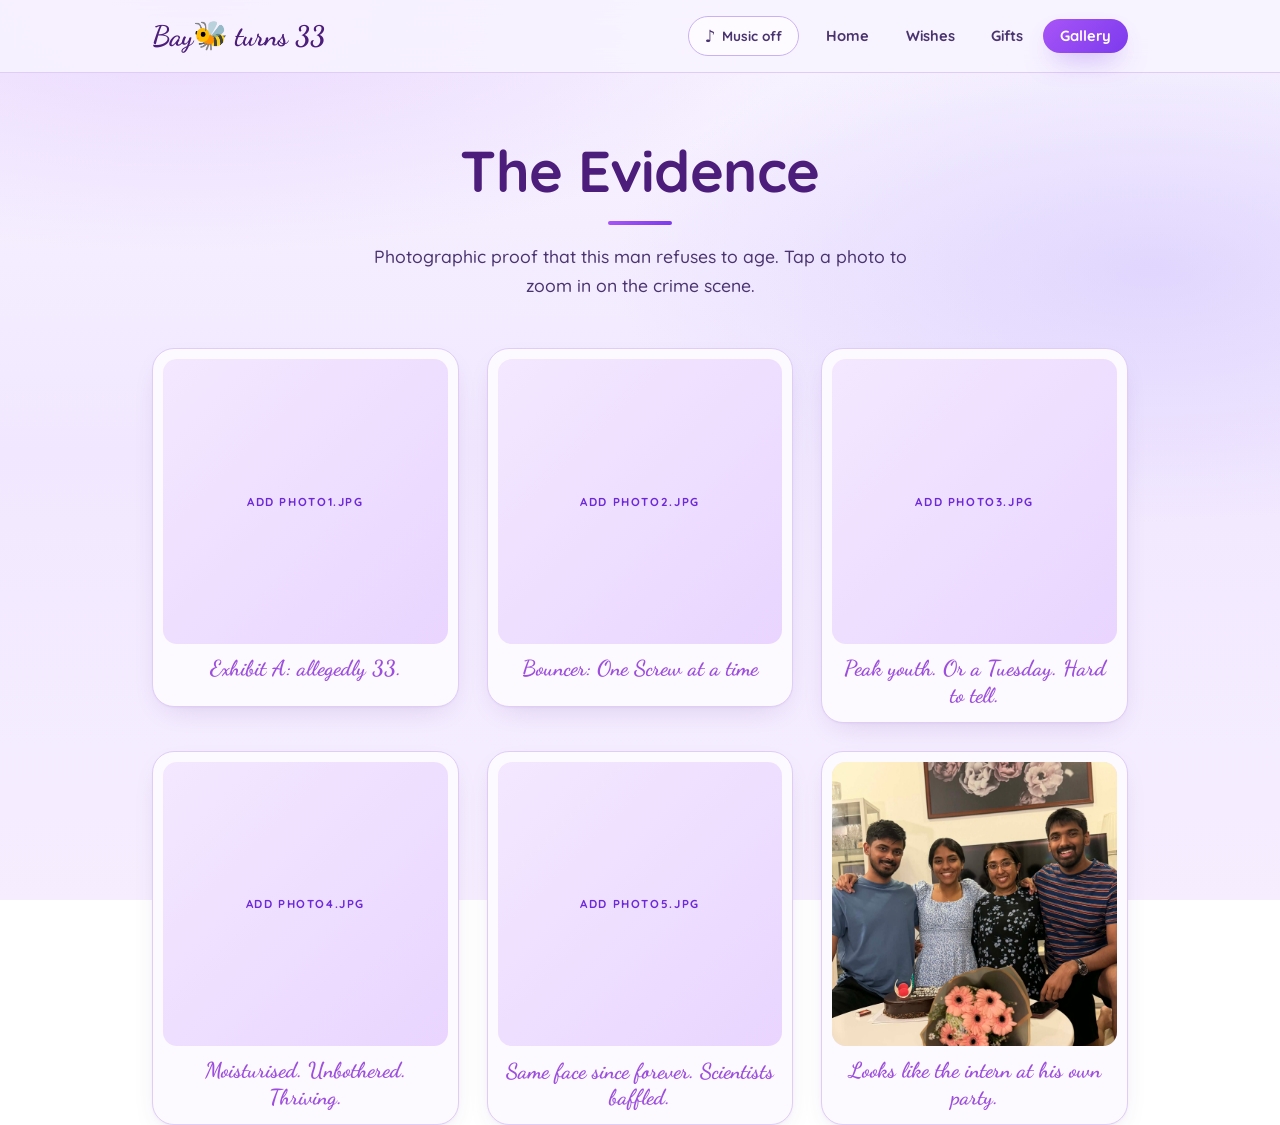
==== commit aff06a88: "Update birthday site tweaks" ====
--- a/gallery.html
+++ b/gallery.html
@@ -62,9 +62,5 @@
     <button class="lb-btn lb-prev" type="button" aria-label="Previous photo">&lsaquo;</button>
     <button class="lb-btn lb-next" type="button" aria-label="Next photo">&rsaquo;</button>
   </div>
-
-  <footer class="site-footer">
-    <p>Made with love (and age jokes) by <span data-from>Your Name</span></p>
-  </footer>
 </body>
 </html>
--- a/css/style.css
+++ b/css/style.css
@@ -284,20 +284,6 @@
   .nav-links a { padding: 0.75rem 1.1rem; }
 }
 
-/* ---------- Footer ---------- */
-.site-footer {
-  position: relative;
-  z-index: 1;
-  margin-top: 4rem;
-  padding: 2.5rem 16px;
-  text-align: center;
-  font-size: 0.95rem;
-  color: var(--muted);
-  border-top: 1px solid var(--line);
-}
-.site-footer p { margin: 0; }
-.site-footer [data-from] { font-family: var(--font-script); font-weight: 700; font-size: 1.35rem; color: var(--grape); }
-
 /* ---------- Buttons ---------- */
 .btn {
   position: relative;
@@ -348,12 +334,23 @@
 /* ---------- Cards ---------- */
 .card {
   position: relative;
-  background: var(--card);
-  border: 1.5px solid var(--line);
-  border-radius: var(--radius);
-  box-shadow: var(--shadow);
+  background:
+    linear-gradient(180deg, rgba(255,255,255,0.72), rgba(255,255,255,0.34)),
+    repeating-linear-gradient(
+      0deg,
+      rgba(109, 83, 60, 0.02),
+      rgba(109, 83, 60, 0.02) 2px,
+      rgba(255,255,255,0.14) 2px,
+      rgba(255,255,255,0.14) 4px
+    ),
+    var(--card);
+  border: 1.5px solid rgba(119, 89, 65, 0.18);
+  border-radius: 26px 23px 28px 20px / 22px 24px 18px 26px;
+  box-shadow: 0 10px 18px -12px rgba(92, 62, 43, 0.28), 0 3px 8px rgba(92, 62, 43, 0.08);
   padding: clamp(1.6rem, 5vw, 2.75rem);
-}
+  transform: rotate(-0.35deg);
+}
+.card:nth-child(even) { transform: rotate(0.25deg); }
 .card-emoji {
   display: block;
   font-size: 2.2rem;
@@ -577,13 +574,20 @@
 .is-error .corner { border-color: var(--berry); }
 .scan-line {
   position: absolute;
-  left: 0; right: 0; top: 4%;
-  height: 2px;
-  background: var(--violet-2);
-  box-shadow: 0 0 12px 3px rgba(168, 85, 247, 0.45);
+  left: 8px; right: 8px; top: 12px;
+  height: 5px;
+  z-index: 2;
+  border-radius: 999px;
+  display: block;
+  background: linear-gradient(180deg, rgba(255,255,255,0), rgba(255,255,255,0.8) 12%, rgba(168,85,247,1) 50%, rgba(255,255,255,0.8) 88%, rgba(255,255,255,0));
+  box-shadow: 0 0 18px 6px rgba(168, 85, 247, 0.7), 0 0 0 1px rgba(255,255,255,0.4);
   opacity: 0;
-}
-.is-scanning .scan-line { opacity: 1; animation: scan 1.1s ease-in-out infinite alternate; }
+  pointer-events: none;
+  transform: translate3d(0, 0, 0);
+}
+.is-scanning .scan-line {
+  opacity: 1;
+}
 .is-error .idcard-photo { animation: shake 0.5s ease; }
 
 .idcard-fields { margin: 0; display: grid; gap: 0.6rem; align-content: start; }
@@ -670,10 +674,34 @@
 }
 .bar-label { grid-column: 1 / -1; color: var(--ink-2); font-size: 1rem; }
 .bar-track {
+  position: relative;
   height: 12px;
   border-radius: 999px;
   background: var(--bg-2);
   overflow: hidden;
+}
+.bar-ref {
+  position: absolute;
+  top: -3px;
+  bottom: -3px;
+  width: 2px;
+  border-radius: 999px;
+  background: rgba(76, 29, 122, 0.8);
+  box-shadow: 0 0 0 1px rgba(255,255,255,0.9);
+  z-index: 2;
+}
+.bar-ref-label {
+  position: absolute;
+  left: 50%;
+  top: -1.2rem;
+  transform: translateX(-50%);
+  font-size: 0.68rem;
+  line-height: 1;
+  font-weight: 700;
+  color: var(--violet-deep);
+  background: rgba(255,255,255,0.75);
+  border-radius: 999px;
+  padding: 0.14rem 0.35rem;
 }
 .bar-fill {
   display: block;
@@ -1160,7 +1188,6 @@
 }
 @keyframes hop { 0%, 100% { translate: 0 0; } 40% { translate: 0 -8px; } }
 @keyframes bob { 0%, 100% { translate: 0 0; } 50% { translate: 0 -2px; } }
-@keyframes scan { from { top: 4%; } to { top: 94%; } }
 @keyframes drop-in { from { opacity: 0; translate: 0 -6px; } to { opacity: 1; translate: 0 0; } }
 
 /* ---------- Reduced motion ---------- */
@@ -1196,40 +1223,164 @@
 @media (min-width: 1100px) {
   .bcard.is-open { translate: 50% 0; }
 }
+.bcard::before {
+  content: "";
+  position: absolute;
+  inset: 12px -12px -12px 12px;
+  border-radius: 30px;
+  background: rgba(76, 29, 122, 0.08);
+  filter: blur(14px);
+  z-index: -1;
+}
 .bcard-inside {
   position: relative;
   min-height: 560px;
-  padding: clamp(1.4rem, 4.5vw, 2.4rem) clamp(1.1rem, 4vw, 2rem) clamp(1.4rem, 4vw, 2rem);
-  border-radius: var(--radius);
-  background: var(--white);
-  border: 1.5px solid var(--line);
-  box-shadow: var(--shadow);
+  padding: 1rem 1rem 1.2rem;
+  border-radius: 30px 24px 26px 22px / 22px 30px 20px 26px;
+  background:
+    linear-gradient(180deg, rgba(255,255,255,0.82), rgba(255,255,255,0.36)),
+    repeating-linear-gradient(0deg, rgba(109, 83, 60, 0.02), rgba(109, 83, 60, 0.02) 2px, rgba(255,255,255,0.14) 2px, rgba(255,255,255,0.14) 4px),
+    #fffdfb;
+  border: 1px solid rgba(119, 89, 65, 0.14);
+  box-shadow: 0 10px 16px -12px rgba(76, 29, 122, 0.18), 0 2px 6px rgba(76, 29, 122, 0.05);
   text-align: center;
+  overflow: hidden;
 }
 .bcard-inside::before {
   content: "";
   position: absolute;
-  inset: 10px;
-  border: 1.5px dashed var(--line);
+  inset: 8px;
+  border: 1px dashed rgba(120, 83, 93, 0.18);
   border-radius: calc(var(--radius) - 8px);
   pointer-events: none;
 }
+.bcard-doodles {
+  position: absolute;
+  inset: 0;
+  pointer-events: none;
+}
+.bcard-cover-back-labels {
+  position: absolute;
+  inset: 0;
+  pointer-events: none;
+}
+.note {
+  position: absolute;
+  display: inline-flex;
+  align-items: center;
+  justify-content: center;
+  padding: 0.45rem 0.8rem;
+  border-radius: 12px;
+  background: rgba(255, 244, 198, 0.9);
+  border: 1.5px dashed rgba(93, 71, 36, 0.32);
+  box-shadow: 0 6px 12px rgba(72, 52, 35, 0.08);
+  font-family: var(--font-script);
+  font-weight: 700;
+  font-size: 1.1rem;
+  color: #2f1b14;
+  text-transform: lowercase;
+  z-index: 0;
+}
+.note-left {
+  left: 0.8rem;
+  top: 4.5rem;
+  transform: rotate(-7deg);
+}
+.note-right {
+  right: 0.8rem;
+  top: 5.4rem;
+  transform: rotate(9deg);
+}
+.note-bottom {
+  left: 50%;
+  bottom: 9rem;
+  transform: translateX(-50%) rotate(-3deg);
+}
+.note-top-mid {
+  left: 50%;
+  top: 3.2rem;
+  transform: translateX(-50%) rotate(2deg);
+}
+.note-mid {
+  left: 52%;
+  top: 10.5rem;
+  transform: translateX(-50%) rotate(-4deg);
+}
+.note-lower-left {
+  left: 18%;
+  bottom: 6.6rem;
+  transform: rotate(6deg);
+}
+.bcard-cover-back .note {
+  font-size: 0.92rem;
+  padding: 0.38rem 0.7rem;
+  white-space: nowrap;
+}
+.bcard-cover-back .note-left { left: 7%; top: 16%; }
+.bcard-cover-back .note-right { right: 7%; top: 13%; }
+.bcard-cover-back .note-bottom { left: 50%; bottom: 18%; }
+.bcard-cover-back .note-top-mid { left: 50%; top: 7%; }
+.bcard-cover-back .note-mid { left: 50%; top: 30%; }
+.bcard-cover-back .note-lower-left { left: 12%; bottom: 26%; }
+.bcard-cover-back .note-joy { left: 8%; top: 43%; transform: rotate(-7deg); }
+.bcard-cover-back .note-peace { right: 10%; top: 38%; transform: rotate(7deg); }
+.bcard-cover-back .note-warmth { left: 20%; bottom: 9%; transform: rotate(5deg); }
+.bcard-cover-back .note-bless { right: 18%; bottom: 9%; transform: rotate(-5deg); }
 .bcard-title {
+  position: relative;
+  z-index: 1;
   font-family: var(--font-script);
   font-weight: 700;
   font-size: clamp(2.2rem, 6vw, 3rem);
   color: var(--grape);
-  margin: 0.4rem 0 0.3rem;
+  margin: 0.25rem 0 0.3rem;
   outline: none;
 }
-.bcard-msg { max-width: 30rem; margin: 0 auto 1.2rem; color: var(--ink-2); }
+.hourglass-wrap {
+  position: relative;
+  z-index: 1;
+  display: none;
+}
+.card-hourglass {
+  display: none;
+}
+.tiny-heart {
+  position: absolute;
+  display: inline-block;
+  font-size: 0.8rem;
+  color: #a06ab6;
+  opacity: 0.9;
+  text-shadow: 0 0 4px rgba(160, 106, 182, 0.28);
+}
+.tiny-heart-1 { top: 3.7rem; left: 18%; transform: rotate(-10deg); }
+.tiny-heart-2 { top: 4.8rem; right: 18%; transform: rotate(10deg); }
+.tiny-heart-3 { top: 11.5rem; left: 16%; transform: rotate(16deg); }
+.tiny-heart-4 { top: 13rem; right: 12%; transform: rotate(-12deg); }
+.tiny-heart-5 { bottom: 7.6rem; left: 29%; transform: rotate(8deg); }
+.tiny-heart-6 { bottom: 7.2rem; right: 27%; transform: rotate(-8deg); }
+.bcard-cover-back .tiny-heart-1 { top: 12%; left: 18%; }
+.bcard-cover-back .tiny-heart-2 { top: 18%; right: 18%; }
+.bcard-cover-back .tiny-heart-3 { top: 31%; left: 12%; }
+.bcard-cover-back .tiny-heart-4 { top: 35%; right: 14%; }
+.bcard-cover-back .tiny-heart-5 { bottom: 29%; left: 32%; }
+.bcard-cover-back .tiny-heart-6 { bottom: 30%; right: 31%; }
+.bcard-cover-back .tiny-heart-7 { top: 54%; left: 22%; }
+.bcard-cover-back .tiny-heart-8 { top: 54%; right: 22%; }
+.bcard-cover-back .tiny-heart-9 { bottom: 13%; left: 50%; }
+.bcard-msg {
+  position: relative;
+  z-index: 1;
+  max-width: 30rem;
+  margin: 0 auto 0.8rem;
+  color: var(--ink-2);
+}
 .bcard-actions {
   display: flex;
   flex-wrap: wrap;
   align-items: center;
   justify-content: center;
-  gap: 0.6rem 1.2rem;
-  margin-top: 1.4rem;
+  gap: 0.5rem 1rem;
+  margin-top: 1rem;
 }
 .bcard-note { text-align: center; margin: 1rem 0 0; font-size: 0.92rem; color: var(--muted); }
 
@@ -1248,10 +1399,36 @@
   transform-origin: left center;
   -webkit-transform-style: preserve-3d;
   transform-style: preserve-3d;
-  transition: transform 1.2s cubic-bezier(0.4, 0.8, 0.3, 1);
+  transition: transform 1.35s cubic-bezier(0.16, 0.84, 0.25, 1), box-shadow 0.8s ease;
   -webkit-tap-highlight-color: transparent;
-}
-.bcard.is-open .bcard-cover { transform: rotateY(-180deg); pointer-events: none; }
+  box-shadow: 8px 0 18px -12px rgba(76, 29, 122, 0.26);
+}
+.bcard-cover::before {
+  content: "";
+  position: absolute;
+  inset: 0;
+  border-radius: var(--radius);
+  background: linear-gradient(90deg, rgba(255,255,255,0.12) 0%, rgba(255,255,255,0.32) 18%, rgba(255,255,255,0.02) 44%, rgba(50, 20, 60, 0.06) 100%);
+  pointer-events: none;
+  z-index: 2;
+}
+.bcard-cover::after {
+  content: "";
+  position: absolute;
+  top: 12px;
+  bottom: 12px;
+  right: -1px;
+  width: 8px;
+  border-radius: 0 12px 12px 0;
+  background: linear-gradient(180deg, rgba(120, 92, 154, 0.22), rgba(78, 45, 94, 0.06));
+  box-shadow: inset 0 0 0 1px rgba(75, 36, 96, 0.1);
+  z-index: 3;
+}
+.bcard.is-open .bcard-cover {
+  transform: rotateY(-165deg) translateX(-8px) skewY(-1.8deg);
+  box-shadow: 0 0 0 rgba(76, 29, 122, 0);
+  pointer-events: none;
+}
 .bcard-face {
   position: absolute;
   inset: 0;
@@ -1267,86 +1444,89 @@
 }
 .bcard-cover-front {
   justify-content: center;
+  align-items: center;
   gap: 0.2rem;
-  padding: 1.5rem 1.25rem;
-  background: var(--grad);
+  padding: 0.9rem;
+  background: linear-gradient(180deg, #f6f1ff 0%, #efe3ff 100%);
   color: var(--white);
-  box-shadow: var(--shadow-lift);
+  border: 0;
+  box-shadow: inset 0 0 0 1px rgba(120, 92, 154, 0.12), inset 0 0 0 6px rgba(255,255,255,0.4);
 }
 .bcard-cover-front::before, .bcard-cover-front::after {
-  content: "";
-  position: absolute;
-  border-radius: 50%;
-  background: rgba(255, 255, 255, 0.12);
-}
-.bcard-cover-front::before { width: 240px; height: 240px; top: -110px; right: -90px; }
-.bcard-cover-front::after { width: 200px; height: 200px; bottom: -100px; left: -80px; }
-.bcard-cover-art {
-  position: relative;
-  z-index: 1;
-  display: block;
-  width: 100%;
-  max-width: 400px;
-  margin: 0 auto 0.6rem;
-}
-.bcard-cover-art svg { width: 100%; height: auto; overflow: visible; }
+  content: none;
+}
+.bcard-cover-front::selection { background: rgba(255,255,255,0.2); }
+.bcard-cover-photo {
+  display: block;
+  width: min(92%, 420px);
+  height: auto;
+  max-height: calc(100% - 54px);
+  object-fit: contain;
+  border-radius: 22px;
+  box-shadow: 0 18px 42px rgba(92, 46, 125, 0.16);
+  background: rgba(255,255,255,0.06);
+}
+.bcard-cover-hint {
+  position: absolute;
+  left: 50%;
+  bottom: 18px;
+  transform: translateX(-50%);
+  z-index: 3;
+  display: inline-flex;
+  align-items: center;
+  justify-content: center;
+  min-width: 140px;
+  padding: 0.7rem 1rem;
+  border-radius: 999px;
+  background: rgba(255,255,255,0.89);
+  border: 1px solid rgba(125, 88, 159, 0.2);
+  box-shadow: 0 12px 24px rgba(78, 48, 90, 0.12);
+  color: #5a2d75;
+  font-size: 0.68rem;
+  font-weight: 700;
+  letter-spacing: 0.12em;
+  text-transform: uppercase;
+  pointer-events: none;
+}
 .art-balloon { transform-box: fill-box; transform-origin: 50% 100%; animation: balloon-float 3.6s ease-in-out infinite alternate; animation-delay: var(--d); }
 .art-flame { transform-box: fill-box; transform-origin: 50% 100%; animation: flicker 0.9s ease-in-out infinite alternate; animation-delay: var(--d); }
 .art-confetti { transform-box: fill-box; transform-origin: 50% 50%; animation: confetti-drift 3.2s ease-in-out infinite alternate; animation-delay: var(--d); }
-.bcard-cover-title {
-  position: relative;
-  z-index: 1;
-  font-family: var(--font-script);
-  font-weight: 700;
-  font-size: clamp(2.6rem, 7vw, 3.6rem);
-  line-height: 1.1;
-  text-shadow: 0 4px 16px rgba(0, 0, 0, 0.15);
-}
-.bcard-cover-sub {
-  position: relative;
-  z-index: 1;
-  margin-top: 0.4rem;
-  padding: 0.4rem 1.1rem;
-  border-radius: 999px;
-  background: rgba(255, 255, 255, 0.22);
-  border: 1.5px solid rgba(255, 255, 255, 0.5);
-  font-size: 0.78rem;
-  font-weight: 700;
-  letter-spacing: 0.16em;
-  text-transform: uppercase;
-}
 .bcard-cover-back {
-  background: var(--card-tint);
-  border: 1.5px solid var(--line);
+  display: flex;
+  align-items: center;
+  justify-content: center;
+  background:
+    linear-gradient(180deg, rgba(255,255,255,0.62), rgba(255,255,255,0.22)),
+    repeating-linear-gradient(0deg, rgba(140, 109, 182, 0.035), rgba(140, 109, 182, 0.035) 2px, rgba(255,255,255,0.12) 2px, rgba(255,255,255,0.12) 4px),
+    var(--card-tint);
+  border: 1.5px solid rgba(119, 89, 65, 0.16);
   transform: rotateY(180deg);
-}
-.bcard-cover-back-heart { font-size: 3rem; line-height: 1; opacity: 0.55; }
+  padding: 1rem;
+}
+.bcard-cover-back-art {
+  display: block;
+  width: 100%;
+  height: 100%;
+  object-fit: contain;
+  border-radius: 18px;
+  background: rgba(255,255,255,0.18);
+}
 .bcard-cover-back::before {
   content: "";
   position: absolute;
   inset: 10px;
-  border: 1.5px dashed var(--line);
+  border: 1.5px dashed rgba(120, 91, 66, 0.22);
   border-radius: calc(var(--radius) - 8px);
+  pointer-events: none;
 }
 @media (hover: hover) {
   .bcard:not(.is-open) .bcard-cover:hover { transform: rotateY(-12deg); }
 }
 
 /* bunting: one letter per flag */
-.banner { width: 100%; margin: 0 auto 0.5rem; }
-.banner svg { width: 100%; height: auto; overflow: visible; }
-.banner text {
-  font-family: var(--font-body);
-  font-weight: 700;
-  fill: var(--white);
-}
-.flag {
-  transform-box: fill-box;
-  transform-origin: 50% 0;
-}
-.bcard.is-open .flag {
-  animation: flag-in 0.7s cubic-bezier(0.2, 1.2, 0.3, 1) both, swing 2.8s ease-in-out infinite alternate;
-  animation-delay: calc(var(--d) + 0.5s), calc(var(--d) + 1.2s);
+.bcard.is-open .banner-flag {
+  animation: swing 2.8s ease-in-out infinite alternate;
+  animation-delay: var(--flag-delay);
 }
 
 /* calendar */
